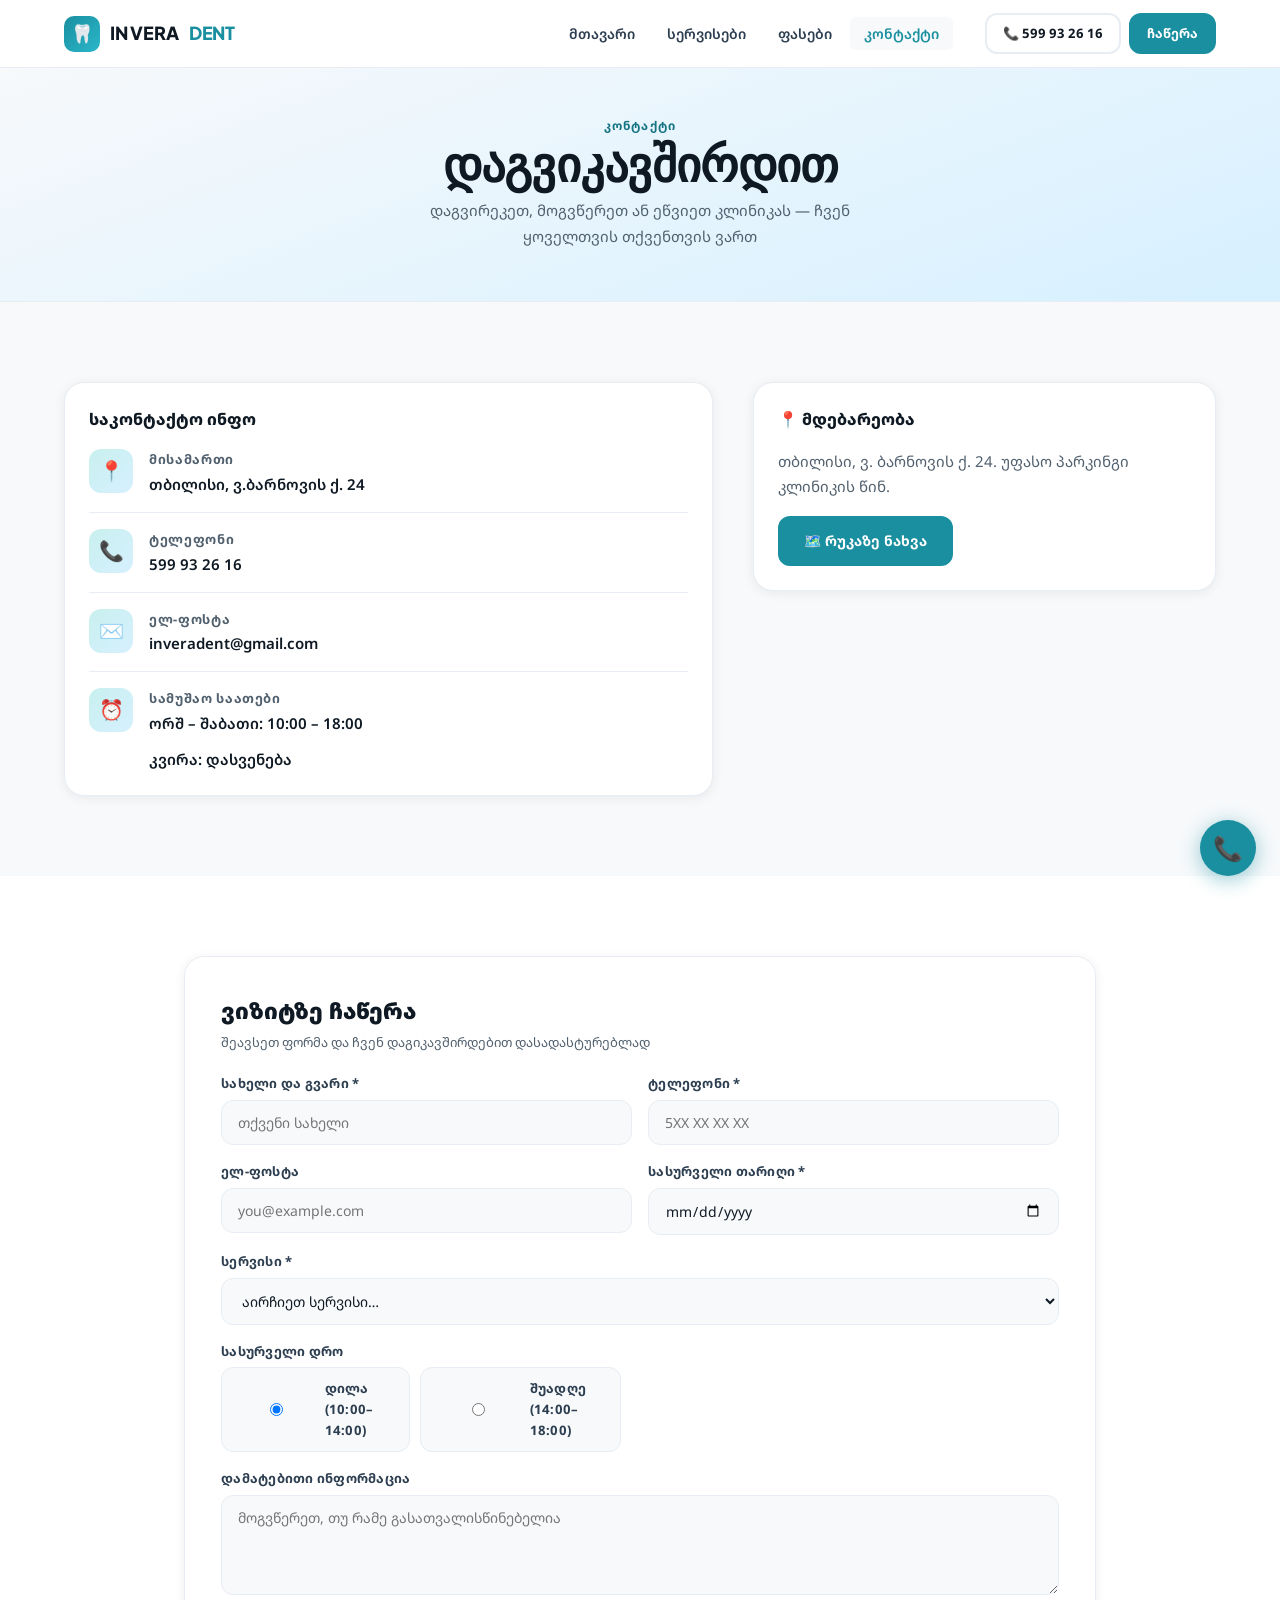
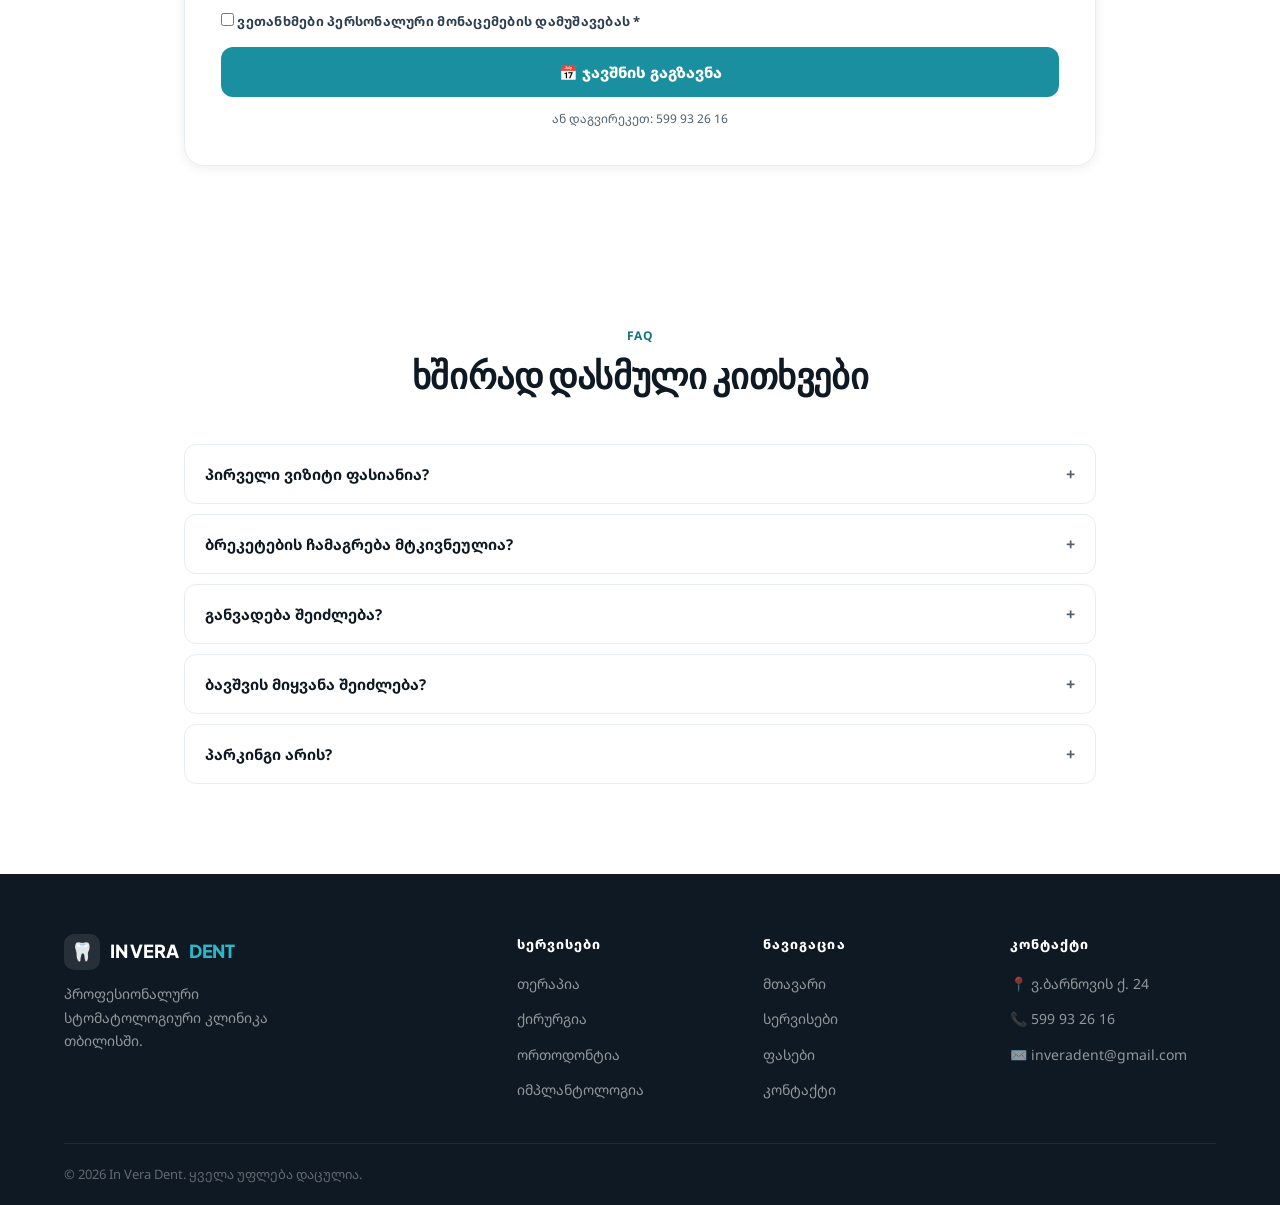
==== contact.html @ 718f6820 "feat: add booking form logic and contact page" ====
<!DOCTYPE html>
<html lang="ka">
<head>
  <meta charset="UTF-8">
  <meta name="viewport" content="width=device-width, initial-scale=1.0">
  <meta name="description" content="In Vera Dent — ჩაწერა და კონტაქტი">
  <title>კონტაქტი | In Vera Dent</title>
  <link rel="preconnect" href="https://fonts.googleapis.com">
  <link rel="preconnect" href="https://fonts.gstatic.com" crossorigin>
  <link rel="stylesheet" href="https://fonts.googleapis.com/css2?family=Noto+Sans+Georgian:wght@400;500;600;700;800;900&family=Plus+Jakarta+Sans:wght@700;800;900&display=swap">
  <link rel="stylesheet" href="css/main.css">
</head>
<body>
<a class="skip-link" href="#main">მთავარ შინაარსზე გადასვლა</a>

<header>
  <nav class="navbar" aria-label="მთავარი ნავიგაცია">
    <div class="navbar__inner">
      <a href="index.html" class="logo">
        <div class="logo__mark">🦷</div>
        IN VERA <span>DENT</span>
      </a>

      <ul class="nav-links">
        <li class="nav-links__item"><a href="index.html" class="nav-links__link">მთავარი</a></li>
        <li class="nav-links__item"><a href="services.html" class="nav-links__link">სერვისები</a></li>
        <li class="nav-links__item"><a href="prices.html" class="nav-links__link">ფასები</a></li>
        <li class="nav-links__item"><a href="contact.html" class="nav-links__link nav-links__link--active">კონტაქტი</a></li>
      </ul>

      <div class="nav-cta">
        <a href="tel:599932616" class="btn btn--ghost btn--sm">📞 599 93 26 16</a>
        <a href="contact.html#book" class="btn btn--primary btn--sm">ჩაწერა</a>
      </div>

      <button class="nav-hamburger" aria-label="მენიუ" aria-expanded="false">
        <span></span><span></span><span></span>
      </button>
    </div>
  </nav>

  <div class="nav-drawer" role="dialog" aria-label="მობილური მენიუ">
    <a href="index.html"><span class="nav-drawer__icon">🏠</span> მთავარი</a>
    <a href="services.html"><span class="nav-drawer__icon">🦷</span> სერვისები</a>
    <a href="prices.html"><span class="nav-drawer__icon">💰</span> ფასები</a>
    <a href="contact.html"><span class="nav-drawer__icon">📬</span> კონტაქტი</a>
    <div class="nav-drawer__footer">
      <a href="tel:599932616" class="btn btn--secondary btn--full">📞 599 93 26 16</a>
      <a href="contact.html#book" class="btn btn--primary btn--full">ჩაწერა ახლავე</a>
    </div>
  </div>
</header>

<main id="main">

  <!-- Page Hero -->
  <section class="page-hero">
    <div class="container">
      <p class="label text-teal anim-fade-up">კონტაქტი</p>
      <h1 class="display-lg anim-fade-up delay-1">დაგვიკავშირდით</h1>
      <p class="body-md text-soft anim-fade-up delay-2 page-subtitle">
        დაგვირეკეთ, მოგვწერეთ ან ეწვიეთ კლინიკას — ჩვენ ყოველთვის თქვენთვის ვართ
      </p>
    </div>
  </section>

  <!-- Contact Info -->
  <section class="section section--alt">
    <div class="container">
      <div class="contact-grid">

        <!-- Contact details -->
        <div class="contact-info__card reveal">
            <h3>საკონტაქტო ინფო</h3>
            <div class="contact-info__list">
              <div class="contact-info__item">
                <div class="contact-info__icon">📍</div>
                <div class="contact-info__text">
                  <strong>მისამართი</strong>
                  <span>თბილისი, ვ.ბარნოვის ქ. 24</span>
                </div>
              </div>
              <div class="contact-info__item">
                <div class="contact-info__icon">📞</div>
                <div class="contact-info__text">
                  <strong>ტელეფონი</strong>
                  <a href="tel:599932616">599 93 26 16</a>
                </div>
              </div>
              <div class="contact-info__item">
                <div class="contact-info__icon">✉️</div>
                <div class="contact-info__text">
                  <strong>ელ-ფოსტა</strong>
                  <a href="mailto:inveradent@gmail.com">inveradent@gmail.com</a>
                </div>
              </div>
              <div class="contact-info__item">
                <div class="contact-info__icon">⏰</div>
                <div class="contact-info__text">
                  <strong>სამუშაო საათები</strong>
                  <span>ორშ – შაბათი: 10:00 – 18:00</span>
                  <span class="hours-note">კვირა: დასვენება</span>
                </div>
              </div>
            </div>
          </div>

        <div class="contact-info__card reveal">
            <h3>📍 მდებარეობა</h3>
            <p class="body-md text-soft">თბილისი, ვ. ბარნოვის ქ. 24. უფასო პარკინგი კლინიკის წინ.</p>
            <a href="https://www.google.com/maps/search/?api=1&query=41.7025,44.788"
               target="_blank" rel="noopener" class="btn btn--primary mt-16">🗺️ რუკაზე ნახვა</a>
          </div>

      </div>
    </div>
  </section>

  <!-- Booking Form -->
  <section class="section" id="book" aria-labelledby="book-title">
    <div class="container container--medium">
      <div class="contact-form-card reveal">
        <div class="form-header">
          <h2 id="book-title">ვიზიტზე ჩაწერა</h2>
          <p class="form-header__msg">შეავსეთ ფორმა და ჩვენ დაგიკავშირდებით დასადასტურებლად</p>
        </div>

        <form id="bookingForm" novalidate>
          <div id="bookingBanner" class="form-banner" role="alert" aria-live="assertive" hidden></div>

          <div class="form-row form-row--2">
            <div class="form-group">
              <label for="bookName">სახელი და გვარი *</label>
              <input type="text" id="bookName" name="name" class="form-input"
                     placeholder="თქვენი სახელი" required minlength="2" autocomplete="name">
            </div>
            <div class="form-group">
              <label for="bookPhone">ტელეფონი *</label>
              <input type="tel" id="bookPhone" name="phone" class="form-input"
                     placeholder="5XX XX XX XX" required pattern="[0-9 +]{9,}"
                     title="შეიყვანეთ მინიმუმ 9 ციფრი" autocomplete="tel">
            </div>
          </div>

          <div class="form-row form-row--2">
            <div class="form-group">
              <label for="bookEmail">ელ-ფოსტა</label>
              <input type="email" id="bookEmail" name="email" class="form-input"
                     placeholder="you@example.com" autocomplete="email">
            </div>
            <div class="form-group">
              <label for="bookDate">სასურველი თარიღი *</label>
              <input type="date" id="bookDate" name="date" class="form-input" required>
            </div>
          </div>

          <div class="form-group">
            <label for="bookService">სერვისი *</label>
            <select id="bookService" name="service" class="form-input" required>
              <option value="">აირჩიეთ სერვისი…</option>
            </select>
          </div>

          <div class="form-group">
            <label>სასურველი დრო</label>
            <div class="radio-row">
              <label class="radio-pill">
                <input type="radio" name="bookTime" value="morning" checked> დილა (10:00–14:00)
              </label>
              <label class="radio-pill">
                <input type="radio" name="bookTime" value="afternoon"> შუადღე (14:00–18:00)
              </label>
            </div>
          </div>

          <div class="form-group">
            <label for="bookNotes">დამატებითი ინფორმაცია</label>
            <textarea id="bookNotes" name="notes" class="form-input form-input--textarea"
                      placeholder="მოგვწერეთ, თუ რამე გასათვალისწინებელია"></textarea>
          </div>

          <div class="form-group">
            <label class="checkbox-row">
              <input type="checkbox" id="bookConsent" name="consent" required>
              <span>ვეთანხმები პერსონალური მონაცემების დამუშავებას *</span>
            </label>
          </div>

          <button type="submit" class="form__submit">📅 ჯავშნის გაგზავნა</button>
          <p class="form-note" id="bookingCount" hidden></p>
          <p class="form-note">ან დაგვირეკეთ: <a href="tel:599932616">599 93 26 16</a></p>
        </form>
      </div>
    </div>
  </section>

  <!-- FAQ -->
  <section class="section" aria-labelledby="faq-title">
    <div class="container container--medium">
      <div class="section-header section-header--centered reveal">
        <p class="label text-teal">FAQ</p>
        <h2 class="display-md mt-8" id="faq-title">ხშირად დასმული კითხვები</h2>
      </div>

      <div class="faq-list" id="faqList">

        <div class="faq-item reveal">
          <button class="faq-item__q" aria-expanded="false">
            პირველი ვიზიტი ფასიანია?
            <span class="faq-item__arrow" aria-hidden="true">+</span>
          </button>
          <div class="faq-item__a">
            <p>არა! პირველი კონსულტაცია კლინიკაში სრულიად უფასოა.
            ექიმი შეაფასებს თქვენს მდგომარეობას და შემოგთავაზებთ სამკურნალო გეგმას.</p>
          </div>
        </div>

        <div class="faq-item reveal">
          <button class="faq-item__q" aria-expanded="false">
            ბრეკეტების ჩამაგრება მტკივნეულია?
            <span class="faq-item__arrow" aria-hidden="true">+</span>
          </button>
          <div class="faq-item__a">
            <p>ჩამაგრება უტკივარია. პირველ რამდენიმე დღეში შეიძლება მსუბუქი დისკომფორტი
            იყოს, მაგრამ ის სწრაფად გადის. ჩვენ გეძლევათ სრული ინსტრუქცია მოვლის შესახებ.</p>
          </div>
        </div>

        <div class="faq-item reveal">
          <button class="faq-item__q" aria-expanded="false">
            განვადება შეიძლება?
            <span class="faq-item__arrow" aria-hidden="true">+</span>
          </button>
          <div class="faq-item__a">
            <p>კი! ვთავაზობთ 0%-იან განვადებას TBC Bank-ის პარტნიორობით.
            ყველა სახის მომსახურებაზე 3-დან 24 თვემდე.</p>
          </div>
        </div>

        <div class="faq-item reveal">
          <button class="faq-item__q" aria-expanded="false">
            ბავშვის მიყვანა შეიძლება?
            <span class="faq-item__arrow" aria-hidden="true">+</span>
          </button>
          <div class="faq-item__a">
            <p>აუცილებლად! ჩვენ ვემსახურებით 5 წლიდან ზემოთ ასაკის პაციენტებს.
            კლინიკა ბავშვისთვის ადაპტირებულია და ექიმები გამოცდილები არიან.</p>
          </div>
        </div>

        <div class="faq-item reveal">
          <button class="faq-item__q" aria-expanded="false">
            პარკინგი არის?
            <span class="faq-item__arrow" aria-hidden="true">+</span>
          </button>
          <div class="faq-item__a">
            <p>კი, კლინიკის წინ გვაქვს უფასო პარკინგი. კლინიკის ადმინისტრაციას შეგიძლიათ
            მიმართოთ პარკინგის ადგილის დასაჯავშნად.</p>
          </div>
        </div>

      </div>    </div>
  </section>

</main>

<footer class="footer">
  <div class="container">
    <div class="footer__grid">
      <div class="footer__brand">
        <a href="index.html" class="logo">
          <div class="logo__mark">🦷</div>
          IN VERA <span>DENT</span>
        </a>
        <p class="mt-12">პროფესიონალური სტომატოლოგიური კლინიკა თბილისში.</p>
      </div>
      <div class="footer__col">
        <h4>სერვისები</h4>
        <ul>
          <li><a href="services.html#therapy">თერაპია</a></li>
          <li><a href="services.html#surgery">ქირურგია</a></li>
          <li><a href="services.html#orthodontics">ორთოდონტია</a></li>
          <li><a href="services.html#implant">იმპლანტოლოგია</a></li>
        </ul>
      </div>
      <div class="footer__col">
        <h4>ნავიგაცია</h4>
        <ul>
          <li><a href="index.html">მთავარი</a></li>
          <li><a href="services.html">სერვისები</a></li>
          <li><a href="prices.html">ფასები</a></li>
          <li><a href="contact.html">კონტაქტი</a></li>
        </ul>
      </div>
      <div class="footer__col">
        <h4>კონტაქტი</h4>
        <ul>
          <li><a href="https://www.google.com/maps/search/?api=1&query=41.7025,44.788" target="_blank" rel="noopener">📍 ვ.ბარნოვის ქ. 24</a></li>
          <li><a href="tel:599932616">📞 599 93 26 16</a></li>
          <li><a href="mailto:inveradent@gmail.com">✉️ inveradent@gmail.com</a></li>
        </ul>
      </div>
    </div>
    <div class="footer__bottom">
      <p>© 2026 In Vera Dent. ყველა უფლება დაცულია.</p>
    </div>
  </div>
</footer>

<a href="tel:599932616" class="fab-phone" aria-label="დარეკვა">📞</a>

<script type="module" src="js/main.js"></script>
</body>
</html>
---- css/main.css ----
/* ============================================================
   IN VERA DENT — main.css
   Mobile-first: base styles target small screens, then
   min-width breakpoints progressively enhance to tablet/desktop.
   Breakpoints:  ≥480px small  ·  ≥768px tablet  ·  ≥1024px desktop
   ============================================================ */

/* Google Fonts are loaded via <link> in each page's <head> (faster than @import). */

/* ── CSS Custom Properties ────────────────────────────────── */
:root {
  /* Colors */
  --teal:        #2AB7CA;
  --teal-dark:   #1A8FA0;
  --mint:        #C8F0EE;
  --sky:         #D6F0FF;
  --coral:       #FF6B6B;
  --coral-light: #FFF0F0;
  --green-bg:    #D1FAE5;
  --green-text:  #065F46;
  --dark:        #0F1923;
  --text:        #2C3E50;
  --text-body:   #2C3E50;
  --text-soft:   #51606E;
  --teal-text:   #157484;
  --white:       #FFFFFF;
  --gray-50:     #F7F9FB;
  --gray-100:    #E8EDF3;
  --gray-200:    #D2DBE6;

  /* Typography */
  --font-body:    'Noto Sans Georgian', sans-serif;
  --font-display: 'Plus Jakarta Sans', sans-serif;

  /* Spacing / radii */
  --radius-sm:   6px;
  --radius-md:   12px;
  --radius-lg:   20px;
  --radius-xl:   32px;

  /* Shadows */
  --shadow-sm:   0 2px 12px rgba(15,25,35,.07);
  --shadow-md:   0 8px 32px rgba(15,25,35,.12);
  --shadow-lg:   0 20px 60px rgba(15,25,35,.16);

  /* Transitions */
  --transition:  .2s ease;

  /* Layout */
  --navbar-h:    60px;
  --container-w: 1200px;
}

/* ── Reset ────────────────────────────────────────────────── */
*, *::before, *::after { box-sizing: border-box; margin: 0; padding: 0; }

html {
  scroll-behavior: smooth;
  -webkit-text-size-adjust: 100%;
}

body {
  font-family: var(--font-body);
  color: var(--text);
  background: #fff;
  line-height: 1.6;
  overflow-x: hidden;
}

img { display: block; max-width: 100%; }
a { color: inherit; text-decoration: none; }
ul { list-style: none; }
button { background: none; border: none; cursor: pointer; font-family: inherit; }

/* Screen-reader-only (visually hidden but accessible) */
.sr-only {
  position: absolute;
  width: 1px; height: 1px;
  padding: 0; margin: -1px;
  overflow: hidden;
  clip: rect(0, 0, 0, 0);
  white-space: nowrap;
  border: 0;
}

/* Skip-to-content link — hidden until focused by keyboard */
.skip-link {
  position: absolute;
  left: 12px; top: -48px;
  z-index: 300;
  background: var(--teal-dark);
  color: #fff;
  padding: 10px 16px;
  border-radius: var(--radius-md);
  font-size: 14px; font-weight: 700;
  transition: top .2s ease;
}
.skip-link:focus { top: 12px; outline: 3px solid var(--mint); }

/* ── Typography Scale (fluid via clamp — mobile-first) ─────── */
.display-xl {
  font-family: var(--font-display);
  font-size: clamp(32px, 5.5vw, 62px);
  font-weight: 900;
  line-height: 1.1;
  letter-spacing: -.02em;
  color: var(--dark);
}
.display-lg {
  font-family: var(--font-display);
  font-size: clamp(28px, 4vw, 48px);
  font-weight: 900;
  line-height: 1.15;
  letter-spacing: -.015em;
  color: var(--dark);
}
.display-md {
  font-family: var(--font-display);
  font-size: clamp(22px, 3vw, 36px);
  font-weight: 900;
  line-height: 1.2;
  letter-spacing: -.01em;
  color: var(--dark);
}
.body-lg  { font-size: 17px; line-height: 1.7; }
.body-md  { font-size: 15px; line-height: 1.7; }
.label {
  font-size: 12px;
  font-weight: 700;
  text-transform: uppercase;
  letter-spacing: .1em;
}

/* Color helpers */
.text-teal   { color: var(--teal-text); }
.text-soft   { color: var(--text-soft); }
.text-center { text-align: center; }

/* Spacing helpers */
.mt-8  { margin-top:  8px; }
.mt-12 { margin-top: 12px; }
.mt-16 { margin-top: 16px; }
.mt-32 { margin-top: 32px; }

/* Section variants */
.section--alt { background: var(--gray-50); }

/* Container width variants */
.container--medium { max-width: 960px !important; }

/* Intro / subtitle text */
.intro-text    { max-width: 480px; margin: 8px auto 0; }
.page-subtitle { max-width: 460px; margin: 8px auto 0; }

/* Hours note */
.hours-note { font-size: 12px; color: var(--text-soft); margin-top: 12px; }

/* Button spacing helper */
.btn--ml { margin-left: 8px; }

/* Required asterisk */
.required { color: var(--coral); }

/* ── Container ────────────────────────────────────────────── */
.container {
  width: 100%;
  max-width: var(--container-w);
  margin: 0 auto;
  padding: 0 16px;
}

/* ── Sections (mobile-first padding) ──────────────────────── */
.section    { padding: 48px 0; }
.section--sm { padding: 32px 0; }

/* ── Badge ────────────────────────────────────────────────── */
.badge {
  display: inline-flex;
  align-items: center;
  gap: 6px;
  padding: 6px 14px;
  border-radius: 99px;
  font-size: 13px;
  font-weight: 700;
}
.badge--teal { background: var(--mint); color: var(--teal-dark); }
.badge--dot::before {
  content: '';
  display: inline-block;
  width: 7px; height: 7px;
  border-radius: 50%;
  background: var(--teal);
  animation: pulse 2s infinite;
}
@keyframes pulse {
  0%, 100% { opacity: 1; transform: scale(1); }
  50%       { opacity: .6; transform: scale(1.3); }
}

/* ── Buttons ──────────────────────────────────────────────── */
.btn {
  display: inline-flex;
  align-items: center;
  justify-content: center;
  gap: 6px;
  padding: 12px 24px;
  border-radius: var(--radius-md);
  font-size: 14px;
  font-weight: 700;
  font-family: var(--font-body);
  cursor: pointer;
  transition: all .18s ease;
  white-space: nowrap;
  border: 2px solid transparent;
  text-decoration: none;
}
.btn--sm   { padding: 8px 16px; font-size: 13px; }
.btn--full { width: 100%; }

.btn--primary  { background: var(--teal-dark); color: #fff; border-color: var(--teal-dark); }
.btn--primary:hover  { background: var(--teal); border-color: var(--teal); transform: translateY(-2px); box-shadow: 0 6px 20px rgba(42,183,202,.35); }

.btn--secondary  { background: var(--gray-50); color: var(--dark); border-color: var(--gray-100); }
.btn--secondary:hover  { background: var(--gray-100); transform: translateY(-2px); }

.btn--ghost  { background: transparent; color: var(--dark); border-color: var(--gray-100); }
.btn--ghost:hover  { background: var(--gray-50); }

.btn--white  { background: #fff; color: var(--teal-dark); border-color: #fff; }
.btn--white:hover  { background: var(--mint); transform: translateY(-2px); box-shadow: 0 6px 20px rgba(0,0,0,.15); }

.btn--outline-white  { background: transparent; color: #fff; border-color: rgba(255,255,255,.5); }
.btn--outline-white:hover  { background: rgba(255,255,255,.15); border-color: #fff; }

/* ── Navbar (mobile-first: hamburger shown, links hidden) ─── */
.navbar {
  position: sticky;
  top: 0;
  z-index: 100;
  height: var(--navbar-h);
  background: rgba(255,255,255,.92);
  backdrop-filter: blur(16px);
  -webkit-backdrop-filter: blur(16px);
  border-bottom: 1px solid var(--gray-100);
  transition: box-shadow .25s;
}
.navbar--scrolled { box-shadow: var(--shadow-sm); }

.navbar__inner {
  display: flex;
  align-items: center;
  gap: 16px;
  height: 100%;
  max-width: var(--container-w);
  margin: 0 auto;
  padding: 0 16px;
}

.logo {
  display: flex;
  align-items: center;
  gap: 10px;
  font-family: var(--font-display);
  font-size: 18px;
  font-weight: 900;
  color: var(--dark);
  letter-spacing: -.01em;
  flex-shrink: 0;
  text-decoration: none;
}
.logo span { color: var(--teal-dark); }
.logo__mark {
  width: 36px; height: 36px;
  background: linear-gradient(135deg, var(--teal-dark), var(--teal));
  border-radius: 10px;
  display: flex; align-items: center; justify-content: center;
  font-size: 18px;
}

.nav-links { display: none; align-items: center; gap: 4px; margin-left: auto; }
.nav-links__link {
  padding: 7px 14px;
  border-radius: var(--radius-sm);
  font-size: 14px; font-weight: 600;
  color: var(--text);
  transition: background .15s, color .15s;
}
.nav-links__link:hover,
.nav-links__link--active { background: var(--gray-50); color: var(--teal-dark); }

.nav-cta { display: none; align-items: center; gap: 8px; flex-shrink: 0; }

.nav-hamburger {
  display: flex;
  flex-direction: column;
  gap: 5px;
  padding: 8px;
  cursor: pointer;
  margin-left: auto;
}
.nav-hamburger span {
  display: block;
  width: 22px; height: 2px;
  background: var(--dark);
  border-radius: 2px;
  transition: all .25s;
}
.nav-hamburger--open span:nth-child(1) { transform: translateY(7px) rotate(45deg); }
.nav-hamburger--open span:nth-child(2) { opacity: 0; }
.nav-hamburger--open span:nth-child(3) { transform: translateY(-7px) rotate(-45deg); }

/* ── Mobile Drawer ────────────────────────────────────────── */
.nav-drawer {
  position: fixed;
  inset: var(--navbar-h) 0 0 0;
  background: #fff;
  z-index: 99;
  padding: 24px;
  display: flex; flex-direction: column; gap: 4px;
  transform: translateX(100%);
  transition: transform .3s cubic-bezier(.4,0,.2,1);
  overflow-y: auto;
  border-top: 1px solid var(--gray-100);
}
.nav-drawer--open { transform: translateX(0); }
.nav-drawer a {
  display: flex; align-items: center; gap: 12px;
  padding: 14px 16px;
  border-radius: var(--radius-md);
  font-size: 16px; font-weight: 600;
  color: var(--dark);
  transition: background .15s;
}
.nav-drawer a:hover { background: var(--gray-50); color: var(--teal-dark); }
.nav-drawer__icon { font-size: 20px; }
.nav-drawer__footer {
  margin-top: auto;
  padding-top: 24px;
  display: flex; flex-direction: column; gap: 10px;
  border-top: 1px solid var(--gray-100);
}

/* ── Page Hero ────────────────────────────────────────────── */
.page-hero {
  background: linear-gradient(160deg, var(--gray-50) 0%, var(--sky) 100%);
  padding: 40px 16px 44px;
  text-align: center;
  border-bottom: 1px solid var(--gray-100);
}

/* ── Hero (mobile-first: single column, image first) ──────── */
.hero {
  padding: 36px 0 48px;
  background: linear-gradient(160deg, #fff 0%, var(--sky) 100%);
  overflow: hidden;
}
.hero__inner {
  display: grid;
  grid-template-columns: 1fr;
  gap: 32px;
  align-items: center;
}
.hero__badge  { margin-bottom: 20px; }
.hero__title  { margin-bottom: 16px; }
.hero__title em { font-style: normal; color: var(--teal-dark); }
.hero__desc   { color: var(--text-soft); max-width: 460px; }
.hero__actions { display: flex; flex-wrap: wrap; gap: 12px; margin-top: 28px; }
.hero__stats {
  display: flex; flex-wrap: wrap; gap: 20px;
  margin-top: 36px; padding-top: 28px;
  border-top: 1px solid var(--gray-100);
}
.stat { display: flex; flex-direction: column; gap: 2px; }
.stat__num  { font-family: var(--font-display); font-size: 26px; font-weight: 900; color: var(--dark); line-height: 1; }
.stat__label { font-size: 12px; color: var(--text-soft); font-weight: 600; }

.hero__image {
  position: relative;
  order: -1;
  border-radius: var(--radius-xl);
  overflow: hidden;
  aspect-ratio: 5/4;
  box-shadow: var(--shadow-lg);
}
.hero__image img { width: 100%; height: 100%; object-fit: cover; transition: transform .6s ease; }
.hero__image:hover img { transform: scale(1.03); }
.hero__float-card {
  position: absolute;
  bottom: 20px; left: 20px;
  background: rgba(255,255,255,.95);
  backdrop-filter: blur(12px);
  border-radius: var(--radius-md);
  padding: 14px 18px;
  display: flex; align-items: center; gap: 12px;
  box-shadow: var(--shadow-md);
  max-width: 260px;
}
.hero__float-icon { font-size: 28px; flex-shrink: 0; }
.hero__float-card-text { font-size: 13px; color: var(--text-soft); line-height: 1.4; }
.hero__float-card-text strong { display: block; font-size: 14px; font-weight: 800; color: var(--dark); margin-bottom: 2px; }

/* ── Animation classes ────────────────────────────────────── */
.anim-fade-up  { opacity: 0; transform: translateY(24px); animation: fadeUp .6s ease forwards; }
.anim-fade-in  { opacity: 0; animation: fadeIn .7s ease forwards; }
@keyframes fadeUp { to { opacity: 1; transform: translateY(0); } }
@keyframes fadeIn { to { opacity: 1; } }
.delay-1 { animation-delay: .1s; }
.delay-2 { animation-delay: .2s; }
.delay-3 { animation-delay: .35s; }
.delay-4 { animation-delay: .5s; }

.reveal { transition: opacity .65s ease, transform .65s ease; }
/* hide only when JS is available to reveal it again */
.js .reveal { opacity: 0; transform: translateY(32px); }
.js .reveal--left  { transform: translateX(-40px); }
.js .reveal--right { transform: translateX(40px); }
.js .reveal--visible { opacity: 1; transform: none; }
/* fallback: if module scripts never run (e.g. opened via file://), show all */
.no-reveal .reveal { opacity: 1 !important; transform: none !important; }

/* ── Features Strip (mobile-first: 2 columns) ─────────────── */
.features-strip { padding: 24px 0; background: #fff; border-top: 1px solid var(--gray-100); border-bottom: 1px solid var(--gray-100); }
.features-strip__grid { display: grid; grid-template-columns: repeat(2, 1fr); gap: 12px; }
.feature-chip {
  display: flex; align-items: center; gap: 14px;
  padding: 12px 14px;
  background: var(--gray-50);
  border-radius: var(--radius-md);
  border: 1px solid var(--gray-100);
  transition: box-shadow .2s, transform .2s;
}
.feature-chip:hover { transform: translateY(-2px); box-shadow: var(--shadow-sm); }
.feature-chip__icon { font-size: 22px; flex-shrink: 0; }
.feature-chip__text { font-size: 13px; font-weight: 700; color: var(--dark); line-height: 1.3; }
.feature-chip__text span { display: block; font-size: 12px; font-weight: 500; color: var(--text-soft); margin-top: 2px; }

/* ── About Section (mobile-first: single column) ──────────── */
.about__inner { display: grid; grid-template-columns: 1fr; gap: 32px; align-items: center; }
.about__img-wrap {
  position: relative;
  border-radius: var(--radius-xl);
  overflow: hidden;
  aspect-ratio: 4/3;
  box-shadow: var(--shadow-lg);
}
.about__img-wrap img { width: 100%; height: 100%; object-fit: cover; transition: transform .5s ease; }
.about__img-wrap:hover img { transform: scale(1.04); }

.feature-list { display: flex; flex-direction: column; gap: 20px; margin-top: 28px; }
.feature-row { display: flex; align-items: flex-start; gap: 16px; }
.feature-row__icon { width: 44px; height: 44px; background: var(--mint); border-radius: var(--radius-md); display: flex; align-items: center; justify-content: center; font-size: 20px; flex-shrink: 0; }
.feature-row h4 { font-size: 15px; font-weight: 800; color: var(--dark); margin-bottom: 4px; }
.feature-row p  { font-size: 13px; color: var(--text-soft); line-height: 1.6; }

/* ── Section Header ───────────────────────────────────────── */
.section-header { margin-bottom: 40px; }
.section-header--centered { text-align: center; }
.section-header__icon {
  width: 52px; height: 52px;
  background: linear-gradient(135deg, var(--mint), var(--sky));
  border-radius: var(--radius-md);
  display: flex; align-items: center; justify-content: center;
  font-size: 26px; margin-bottom: 12px;
}
.section-header--centered .section-header__icon { margin-left: auto; margin-right: auto; }

/* ── Services Grid (mobile-first: single column) ──────────── */
.services-grid { display: grid; grid-template-columns: 1fr; gap: 24px; }
.service-card {
  background: #fff; border-radius: var(--radius-lg);
  overflow: hidden; border: 1px solid var(--gray-100);
  box-shadow: var(--shadow-sm); transition: transform .25s, box-shadow .25s;
}
.service-card:hover { transform: translateY(-6px); box-shadow: var(--shadow-md); }
.service-card__img { position: relative; aspect-ratio: 3/2; overflow: hidden; }
.service-card__img img { width: 100%; height: 100%; object-fit: cover; transition: transform .5s ease; }
.service-card:hover .service-card__img img { transform: scale(1.06); }
.service-card__img-overlay { position: absolute; inset: 0; background: linear-gradient(to top, rgba(15,25,35,.35) 0%, transparent 60%); }
.service-card__body { padding: 24px; }
.service-card__icon { font-size: 28px; margin-bottom: 12px; }
.service-card__body h3 { font-size: 17px; font-weight: 800; color: var(--dark); margin-bottom: 8px; }
.service-card__body p  { font-size: 13px; color: var(--text-soft); line-height: 1.65; }
.service-card__footer { display: flex; align-items: center; justify-content: space-between; margin-top: 20px; padding-top: 16px; border-top: 1px solid var(--gray-100); }
.service-card__price-tag { font-size: 16px; font-weight: 900; color: var(--teal-dark); font-family: var(--font-display); line-height: 1.2; }
.service-card__price-tag span { display: block; font-size: 11px; font-weight: 500; color: var(--text-soft); font-family: var(--font-body); }

/* ── CTA Banner ───────────────────────────────────────────── */
.cta-banner {
  background: linear-gradient(135deg, var(--teal-dark) 0%, var(--teal) 100%);
  border-radius: var(--radius-xl); padding: 36px 24px;
  text-align: center; color: #fff;
}
.cta-banner h2   { font-family: var(--font-display); font-size: clamp(22px, 3.5vw, 36px); font-weight: 900; margin-bottom: 12px; }
.cta-banner p    { font-size: 16px; color: rgba(255,255,255,.85); margin-bottom: 32px; }
.cta-banner__actions { display: flex; flex-direction: column; align-items: center; gap: 12px; }

/* ── Trust strip ──────────────────────────────────────────── */
.trust-bar {
  display: flex; flex-wrap: wrap;
  justify-content: center; gap: 16px 32px;
  padding: 20px 0;
}
.trust-bar__item { display: flex; align-items: center; gap: 10px; }
.trust-bar__icon { font-size: 26px; flex-shrink: 0; }
.trust-bar__text { font-size: 13px; color: var(--text-soft); line-height: 1.3; }
.trust-bar__text strong { display: block; font-size: 15px; font-weight: 800; color: var(--dark); }

/* ── Footer (mobile-first: single column) ─────────────────── */
.footer { background: var(--dark); color: rgba(255,255,255,.75); padding: 48px 0 0; }
.footer__grid { display: grid; grid-template-columns: 1fr; gap: 32px; padding-bottom: 40px; }
.footer__brand .logo { color: #fff; }
.footer__brand .logo span { color: var(--teal); }
.footer__brand .logo__mark { background: rgba(255,255,255,.1); }
.footer__brand p { font-size: 14px; line-height: 1.7; color: rgba(255,255,255,.55); margin-top: 12px; max-width: 260px; }
.footer__col h4 { font-size: 13px; font-weight: 800; color: #fff; text-transform: uppercase; letter-spacing: .08em; margin-bottom: 16px; }
.footer__col ul { display: flex; flex-direction: column; gap: 10px; }
.footer__col ul li a { font-size: 14px; color: rgba(255,255,255,.55); transition: color .15s; }
.footer__col ul li a:hover { color: var(--teal); }
.footer__bottom { border-top: 1px solid rgba(255,255,255,.08); padding: 20px 0; display: flex; flex-direction: column; gap: 8px; text-align: center; align-items: center; font-size: 13px; color: rgba(255,255,255,.35); }

/* ── FAB Phone ────────────────────────────────────────────── */
.fab-phone {
  position: fixed; bottom: 24px; right: 24px;
  width: 56px; height: 56px;
  background: var(--teal-dark); color: #fff;
  border-radius: 50%; display: flex; align-items: center; justify-content: center;
  font-size: 24px; box-shadow: 0 4px 20px rgba(26,143,160,.45);
  z-index: 200; transition: transform .2s, box-shadow .2s;
  text-decoration: none; animation: fabIn .5s .8s both;
}
.fab-phone:hover { transform: scale(1.12); box-shadow: 0 8px 28px rgba(26,143,160,.55); }
@keyframes fabIn { from { opacity: 0; transform: scale(0); } to { opacity: 1; transform: scale(1); } }

/* ============================================================
   CONTACT PAGE
   ============================================================ */
.contact-grid { display: grid; grid-template-columns: 1fr; gap: 32px; align-items: start; }
.contact-info__card { background: white; border: 1px solid var(--gray-100); border-radius: var(--radius-lg); padding: 24px; box-shadow: var(--shadow-sm); }
.contact-info__card h3 { font-size: 16px; font-weight: 800; color: var(--dark); margin-bottom: 16px; }
.contact-info__list { list-style: none; margin: 0; padding: 0; }
.contact-info__item { display: flex; align-items: flex-start; gap: 16px; padding: 16px 0; border-bottom: 1px solid var(--gray-100); }
.contact-info__item:last-child  { border-bottom: none; padding-bottom: 0; }
.contact-info__item:first-child { padding-top: 0; }
.contact-info__icon { width: 44px; height: 44px; background: linear-gradient(135deg, var(--mint), var(--sky)); border-radius: var(--radius-md); display: flex; align-items: center; justify-content: center; font-size: 20px; flex-shrink: 0; }
.contact-info__text { flex: 1; }
.contact-info__text strong { display: block; font-size: 13px; font-weight: 700; color: var(--text-soft); text-transform: uppercase; letter-spacing: .05em; margin-bottom: 2px; }
.contact-info__text a, .contact-info__text span { display: block; font-size: 15px; font-weight: 600; color: var(--dark); text-decoration: none; }
.contact-info__text a:hover { color: var(--teal-dark); }

.contact-form-card { background: white; border: 1px solid var(--gray-100); border-radius: var(--radius-lg); padding: 24px; box-shadow: var(--shadow-sm); }
.contact-form-card h2 { font-size: 22px; font-weight: 900; color: var(--dark); margin-bottom: 6px; }
.contact-form-card > p { font-size: 14px; color: var(--text-soft); margin-bottom: 28px; }

/* Form header (title + session counter) */
.form-header { margin-bottom: 20px; }
.form-header h2 { font-size: 22px; font-weight: 900; color: var(--dark); margin-bottom: 4px; }
.form-header__msg { font-size: 13px; color: var(--text-soft); }

/* Form layout (mobile-first: single-column rows) */
.form-row   { display: grid; grid-template-columns: 1fr; gap: 16px; }
@media (min-width: 560px) { .form-row--2 { grid-template-columns: 1fr 1fr; } }
.form-group { display: flex; flex-direction: column; gap: 6px; margin-bottom: 16px; }
.form-group label { font-size: 13px; font-weight: 700; color: var(--text); letter-spacing: .02em; }
.form-input,
.form-group input,
.form-group select,
.form-group textarea {
  padding: 12px 16px;
  border: 1.5px solid var(--gray-100);
  border-radius: var(--radius-md);
  font-size: 14px; color: var(--dark);
  font-family: var(--font-body);
  background: var(--gray-50);
  transition: border-color .15s, background .15s;
  width: 100%; box-sizing: border-box;
}
.form-input:focus,
.form-group input:focus,
.form-group select:focus,
.form-group textarea:focus { outline: none; border-color: var(--teal); background: white; }
.form-input--textarea,
.form-group textarea { resize: vertical; min-height: 100px; }

/* Real-time validation states */
.form-input--invalid { border-color: var(--coral) !important; }
.field-error         { font-size: 12px; color: var(--coral); margin-top: 2px; }

/* Form banner (success / error) */
.form-banner { padding: 12px 16px; border-radius: var(--radius-md); font-size: 14px; font-weight: 600; margin-bottom: 16px; }
.form-banner--error   { background: var(--coral-light); color: var(--coral); border: 1px solid rgba(255,107,107,.3); }
.form-banner--success { background: var(--green-bg); color: var(--green-text); border: 1px solid rgba(6,95,70,.2); }

.form__submit { width: 100%; padding: 15px; font-size: 15px; font-weight: 800; background: var(--teal-dark); color: white; border: none; border-radius: var(--radius-md); cursor: pointer; transition: background .15s, transform .1s; font-family: var(--font-body); }
.form__submit:hover  { background: var(--teal); transform: translateY(-1px); }
.form__submit:active { transform: translateY(0); }
.form-note { font-size: 12px; color: var(--text-soft); text-align: center; margin-top: 12px; }

/* Radio + checkbox rows (booking form) */
.radio-row { display: flex; flex-wrap: wrap; gap: 10px; }
.radio-pill {
  display: inline-flex; align-items: center; gap: 8px;
  padding: 10px 14px; border: 1.5px solid var(--gray-100);
  border-radius: var(--radius-md); font-size: 14px; cursor: pointer;
  background: var(--gray-50); transition: border-color .15s, background .15s;
}
.radio-pill:hover { border-color: var(--teal); }
.checkbox-row { flex-direction: row; align-items: center; gap: 10px; font-size: 14px; cursor: pointer; }
.checkbox-row input { width: auto; }

[hidden] { display: none !important; }

.faq-item { background: white; border: 1px solid var(--gray-100); border-radius: var(--radius-md); margin-bottom: 10px; overflow: hidden; }
.faq-item__q { width: 100%; text-align: left; padding: 18px 20px; font-size: 15px; font-weight: 700; color: var(--dark); cursor: pointer; display: flex; justify-content: space-between; align-items: center; gap: 12px; user-select: none; transition: background .15s; }
.faq-item__q:hover { background: var(--gray-50); }
.faq-item__arrow { font-size: 16px; color: var(--text-soft); transition: transform .25s; flex-shrink: 0; }
.faq-item--open .faq-item__arrow { transform: rotate(45deg); }
.faq-item__a { max-height: 0; overflow: hidden; transition: max-height .3s ease, padding .3s; font-size: 14px; color: var(--text-soft); line-height: 1.7; padding: 0 20px; }
.faq-item--open .faq-item__a { max-height: 320px; padding: 0 20px 18px; }

/* ============================================================
   DASHBOARD PAGE
   ============================================================ */
.dashboard { padding-bottom: 64px; min-height: 70vh; background: var(--gray-50); }

.dashboard__title-bar {
  background: linear-gradient(135deg, var(--mint) 0%, var(--sky) 100%);
  border-bottom: 1px solid var(--gray-100);
  padding: 32px 0;
  margin-bottom: 28px;
}
.dashboard__title-inner { display: flex; flex-direction: column; gap: 16px; align-items: flex-start; }
.dashboard__badge {
  display: inline-block;
  background: rgba(255,255,255,.7);
  color: var(--teal-dark);
  font-size: 12px; font-weight: 700;
  padding: 5px 12px; border-radius: 99px;
  margin-bottom: 10px;
}
.dashboard__actions { display: flex; gap: 10px; align-items: center; flex-wrap: wrap; }
.dashboard__heading { font-size: clamp(24px, 3vw, 34px); font-weight: 900; color: var(--dark); }
.dashboard__subheading { font-size: 14px; color: var(--teal-text); margin-top: 6px; }

/* Stats row (mobile-first: 2 columns) */
.stats-row { display: grid; grid-template-columns: repeat(2, 1fr); gap: 14px; margin-bottom: 28px; }
.stat-card {
  display: flex; align-items: center; gap: 14px;
  background: white; border: 1px solid var(--gray-100);
  border-radius: var(--radius-lg); padding: 18px;
  box-shadow: var(--shadow-sm);
  transition: transform .2s, box-shadow .2s;
}
.stat-card:hover { transform: translateY(-3px); box-shadow: var(--shadow-md); }
.stat-card__icon {
  width: 46px; height: 46px; flex-shrink: 0;
  background: linear-gradient(135deg, var(--mint), var(--sky));
  border-radius: var(--radius-md);
  display: flex; align-items: center; justify-content: center;
  font-size: 22px;
}
.stat-card__num { font-family: var(--font-display); font-size: 26px; font-weight: 900; color: var(--dark); line-height: 1; }
.stat-card__label { font-size: 12px; color: var(--text-soft); font-weight: 600; margin-top: 4px; }

/* Per-stat colour accents */
.stat-card--total    { border-top: 3px solid var(--teal); }
.stat-card--filtered { border-top: 3px solid #7DD3FC; }
.stat-card--confirmed{ border-top: 3px solid #34D399; }
.stat-card--pending  { border-top: 3px solid #FBBF24; }
.stat-card--confirmed .stat-card__icon { background: linear-gradient(135deg, #A7F3D0, #6EE7B7); }
.stat-card--pending   .stat-card__icon { background: linear-gradient(135deg, #FDE68A, #FCD34D); }
.stat-card--confirmed .stat-card__num { color: var(--green-text); }
.stat-card--pending   .stat-card__num { color: #B45309; }

/* Controls (mobile-first: stacked) */
.dashboard-controls { display: flex; flex-direction: column; gap: 12px; margin-bottom: 24px; }

.search-wrap { position: relative; width: 100%; }
.search-wrap__icon { position: absolute; left: 14px; top: 50%; transform: translateY(-50%); font-size: 14px; pointer-events: none; opacity: .7; }
.search-wrap__input {
  padding: 10px 16px 10px 38px;
  border: 1.5px solid var(--gray-100);
  border-radius: var(--radius-md);
  font-size: 14px; font-family: var(--font-body);
  background: var(--gray-50);
  transition: border-color .15s, background .15s;
  width: 100%;
}
.search-wrap__input:focus { outline: none; border-color: var(--teal); background: white; }

.filter-select {
  padding: 10px 16px;
  border: 1.5px solid var(--gray-100);
  border-radius: var(--radius-md);
  font-size: 14px; font-family: var(--font-body);
  background: var(--gray-50); color: var(--dark);
  cursor: pointer; width: 100%;
  transition: border-color .15s;
}
.filter-select:focus { outline: none; border-color: var(--teal); }

/* Loading spinner */
.loading-spinner { text-align: center; padding: 60px; color: var(--text-soft); }
.spinner { width: 40px; height: 40px; border: 3px solid var(--gray-100); border-top-color: var(--teal); border-radius: 50%; animation: spin 1s linear infinite; margin: 0 auto 16px; }
@keyframes spin { to { transform: rotate(360deg); } }

/* Error banner */
.error-banner { background: var(--coral-light); color: var(--coral); padding: 20px; border-radius: var(--radius-md); text-align: center; margin-bottom: 24px; font-weight: 600; font-size: 14px; border: 1px solid rgba(255,107,107,.3); }

/* Appointment grid (mobile-first: single column) */
.appt-grid { display: grid; grid-template-columns: 1fr; gap: 20px; }

.appt-card {
  background: white; border: 1px solid var(--gray-100);
  border-left: 4px solid var(--gray-200);
  border-radius: var(--radius-lg); padding: 0;
  cursor: pointer; transition: transform .2s, box-shadow .2s, border-left-color .2s;
  box-shadow: var(--shadow-sm); overflow: hidden;
}
.appt-card:hover { transform: translateY(-4px); box-shadow: var(--shadow-md); }
/* Coloured left accent by appointment state */
.appt-card--done    { border-left-color: #34D399; }
.appt-card--pending { border-left-color: var(--teal); }
.appt-card--cancel  { border-left-color: var(--coral); }
.appt-card__body { padding: 18px 20px; display: flex; flex-direction: column; gap: 6px; }
.appt-card__service { font-size: 16px; font-weight: 800; color: var(--dark); }
.appt-card__name    { font-size: 13px; color: var(--text-soft); display: flex; align-items: center; gap: 6px; }
.appt-card__name::before { content: '👤'; font-size: 12px; }
.appt-card__date    { font-size: 13px; color: var(--text-soft); display: flex; align-items: center; gap: 6px; }
.appt-card__date::before { content: '📅'; font-size: 12px; }
.appt-card__status  { display: inline-flex; align-items: center; padding: 4px 12px; border-radius: 99px; font-size: 12px; font-weight: 700; width: fit-content; margin-top: 6px; text-transform: capitalize; }
/* CSS-based card entrance stagger */
.appt-card--anim { animation: cardReveal .35s ease both; }
@keyframes cardReveal { from { opacity: 0; transform: translateY(16px); } to { opacity: 1; transform: none; } }
.appt-card--anim:nth-child(1)  { animation-delay:   0ms; }
.appt-card--anim:nth-child(2)  { animation-delay:  60ms; }
.appt-card--anim:nth-child(3)  { animation-delay: 120ms; }
.appt-card--anim:nth-child(4)  { animation-delay: 180ms; }
.appt-card--anim:nth-child(5)  { animation-delay: 240ms; }
.appt-card--anim:nth-child(6)  { animation-delay: 300ms; }
.appt-card--anim:nth-child(7)  { animation-delay: 360ms; }
.appt-card--anim:nth-child(8)  { animation-delay: 420ms; }
.appt-card--anim:nth-child(9)  { animation-delay: 480ms; }
.appt-card--anim:nth-child(10) { animation-delay: 540ms; }
.appt-card--anim:nth-child(n+11) { animation-delay: 600ms; }

.appt-card__status--pending { background: var(--sky);        color: var(--teal-dark); }
.appt-card__status--done    { background: var(--green-bg);    color: var(--green-text); }
.appt-card__status--cancel  { background: var(--coral-light); color: var(--coral); }

/* Empty state */
.empty-state { grid-column: 1 / -1; text-align: center; padding: 64px 0; color: var(--text-soft); }
.empty-state__icon { font-size: 48px; display: block; margin-bottom: 12px; }
.empty-state__hint { font-size: 13px; margin-top: 6px; opacity: .8; }

/* Modal */
.modal {
  position: fixed; inset: 0; z-index: 500;
  background: rgba(15,25,35,.6);
  display: flex; align-items: center; justify-content: center;
  padding: 24px;
  animation: fadeIn .2s ease;
}
.modal__card {
  background: white; border-radius: var(--radius-xl);
  padding: 36px; max-width: 420px; width: 100%;
  position: relative;
  animation: modalUp .3s cubic-bezier(.34,1.56,.64,1);
}
@keyframes modalUp { from { opacity: 0; transform: translateY(24px) scale(.97); } to { opacity: 1; transform: none; } }
.modal__close { position: absolute; top: 16px; right: 16px; width: 32px; height: 32px; border-radius: 50%; background: var(--gray-50); color: var(--text-soft); font-size: 14px; display: flex; align-items: center; justify-content: center; cursor: pointer; transition: background .15s; }
.modal__close:hover { background: var(--gray-100); }
.modal__icon  { font-size: 48px; text-align: center; margin-bottom: 12px; }
.modal__title { font-size: 20px; font-weight: 900; color: var(--dark); text-align: center; margin-bottom: 20px; }
.modal__details {
  font-size: 14px;
  display: grid;
  grid-template-columns: auto 1fr;
  gap: 12px 16px;
  align-items: baseline;
}
.modal__details dt { font-weight: 700; color: var(--text-soft); font-size: 13px; white-space: nowrap; }
.modal__details dd { margin: 0; color: var(--dark); font-weight: 600; text-align: right; word-break: break-word; }
.modal__details dd:last-of-type { white-space: normal; }

/* ============================================================
   PRICES PAGE
   ============================================================ */
.price-table { background: white; border-radius: var(--radius-lg); overflow: hidden; box-shadow: var(--shadow-sm); border: 1px solid var(--gray-100); margin-bottom: 32px; }
.price-row { display: flex; align-items: center; justify-content: space-between; padding: 14px 24px; border-bottom: 1px solid var(--gray-100); gap: 12px; transition: background .15s; }
.price-row:last-child { border-bottom: none; }
.price-row:hover { background: var(--gray-50); }
.price-row__name  { display: flex; align-items: center; gap: 10px; font-size: 14px; color: var(--text); font-weight: 500; flex: 1; }
.price-row__dot { width: 7px; height: 7px; border-radius: 50%; background: var(--teal); flex-shrink: 0; }
.price-row__price { font-size: 15px; font-weight: 800; color: var(--teal-dark); white-space: nowrap; font-family: var(--font-display); }

.installment-card { background: linear-gradient(135deg, var(--teal-dark), var(--teal)); border-radius: var(--radius-lg); padding: 28px 24px; color: white; margin-bottom: 32px; display: flex; flex-direction: column; gap: 20px; }
.installment-card__left { display: flex; align-items: flex-start; gap: 16px; }
.installment-card__icon { font-size: 40px; line-height: 1; flex-shrink: 0; }
.installment-card h2,
.installment-card h3 { font-size: 20px; font-weight: 800; margin-bottom: 8px; }
.installment-card p  { color: rgba(255,255,255,.85); font-size: 14px; }
.installment-card .btn--white,
.installment-card .btn--primary { align-self: flex-start; background: #fff; color: var(--teal-dark); border-color: #fff; }
.installment-card .btn--ml { margin-left: 0; }

/* Price Calculator */
.calc-card { background: white; border: 1px solid var(--gray-100); border-radius: var(--radius-xl); padding: 24px; box-shadow: var(--shadow-md); }
.calc-grid { display: grid; grid-template-columns: 1fr; gap: 10px; margin-bottom: 28px; }
.calc-item {
  display: flex; align-items: center; gap: 14px;
  padding: 14px 16px; border-radius: var(--radius-md);
  border: 1.5px solid var(--gray-100);
  cursor: pointer; transition: all .15s; background: var(--gray-50);
}
.calc-item:hover { border-color: var(--teal); background: white; }
.calc-item--active { border-color: var(--teal-dark); background: var(--mint); }
.calc-item__checkbox { width: 18px; height: 18px; accent-color: var(--teal-dark); cursor: pointer; flex-shrink: 0; }
.calc-item__text  { display: flex; justify-content: space-between; align-items: center; flex: 1; gap: 8px; }
.calc-item__name  { font-size: 13px; font-weight: 600; color: var(--dark); }
.calc-item__price { font-size: 13px; font-weight: 800; color: var(--teal-dark); white-space: nowrap; font-family: var(--font-display); }

.calc-total { text-align: center; padding: 24px; background: var(--gray-50); border-radius: var(--radius-lg); margin-bottom: 20px; }
.calc-total__label  { font-size: 14px; color: var(--text-soft); margin-bottom: 4px; }
.calc-total__amount { font-size: 36px; font-weight: 900; color: var(--teal-dark); font-family: var(--font-display); }
.calc-disclaimer { font-size: 12px; color: var(--text-soft); margin-top: 8px; text-align: center; }
.calc-actions { display: flex; flex-direction: column; gap: 12px; justify-content: center; }

/* ============================================================
   SERVICES PAGE
   ============================================================ */
.pill-nav-section { padding: 20px 0; }

/* Each service section owns its vertical rhythm so the section--alt
   background bands sit flush — spacing lives here, not on the child. */
.service-detail-section { padding: 48px 0; }

/* Service detail (mobile-first: single column) */
.service-detail { display: grid; grid-template-columns: 1fr; gap: 28px; align-items: center; }

.service-detail__img { border-radius: var(--radius-lg); overflow: hidden; position: relative; aspect-ratio: 4/3; }
.service-detail__img img { width: 100%; height: 100%; object-fit: cover; transition: transform .5s ease; }
.service-detail__img:hover img { transform: scale(1.04); }

.service-detail__icon { width: 56px; height: 56px; background: linear-gradient(135deg, var(--mint), var(--sky)); border-radius: var(--radius-md); display: flex; align-items: center; justify-content: center; font-size: 26px; margin-bottom: 20px; }
.service-detail__content h2 { font-size: clamp(22px, 3vw, 30px); font-weight: 900; color: var(--dark); margin-bottom: 12px; line-height: 1.25; }
.service-detail__content p  { font-size: 15px; color: var(--text-soft); line-height: 1.7; margin-bottom: 20px; }

.service-features { list-style: none; padding: 0; margin: 0 0 24px; display: flex; flex-direction: column; gap: 10px; }
.service-features li { display: flex; align-items: flex-start; gap: 10px; font-size: 14px; color: var(--text); }
.service-features li::before { content: "✓"; display: inline-flex; align-items: center; justify-content: center; width: 20px; height: 20px; background: var(--mint); color: var(--teal-dark); border-radius: 50%; font-size: 11px; font-weight: 900; flex-shrink: 0; margin-top: 1px; }

/* Service detail footer (price + CTA) */
.service-detail__footer { display: flex; flex-wrap: wrap; align-items: center; gap: 16px; }
.service-detail__price { font-size: 20px; font-weight: 900; color: var(--teal-dark); font-family: var(--font-display); }

.service-pills  { display: flex; flex-wrap: wrap; gap: 10px; justify-content: center; }
.service-pill   { padding: 8px 18px; border-radius: 99px; font-size: 14px; font-weight: 600; background: white; border: 1.5px solid var(--gray-100); color: var(--text); cursor: pointer; text-decoration: none; transition: all .15s; }
.service-pill:hover, .service-pill--active { background: var(--teal-dark); border-color: var(--teal-dark); color: white; }

/* ============================================================
   BEFORE / AFTER — smile comparison slider (homepage)
   ============================================================ */
.compare-block { margin: 0; }
.compare-block__hint {
  text-align: center;
  font-size: 13px;
  color: var(--text-soft);
  margin-top: 14px;
}

.compare {
  --pos: 50%;
  position: relative;
  max-width: 720px;
  margin: 0 auto;
  border-radius: var(--radius-xl);
  overflow: hidden;
  box-shadow: var(--shadow-lg);
}
.compare__viewport {
  position: relative;
  aspect-ratio: 16 / 11;
  overflow: hidden;
  touch-action: pan-y;
}
.compare__img {
  display: block;
  width: 100%; height: 100%;
  object-fit: cover;
  pointer-events: none;
}
/* whitening illusion: "after" stays bright & clean, "before" is dulled/yellowed */
.compare__img--after  { filter: brightness(1.05) contrast(1.04) saturate(1.03); }
.compare__img--before { filter: sepia(.45) saturate(1.4) brightness(.9) contrast(.95); }
/* the "before" layer is clipped from the right edge, driven by --pos */
.compare__before {
  position: absolute; inset: 0;
  clip-path: inset(0 calc(100% - var(--pos)) 0 0);
}
/* smooth glide only during the intro "peek" — never during live drag */
.compare--smooth .compare__before { transition: clip-path .32s ease; }
.compare--smooth .compare__handle { transition: left .32s ease; }

.compare__label {
  position: absolute; top: 14px;
  z-index: 3;
  padding: 5px 12px;
  border-radius: 99px;
  font-size: 12px; font-weight: 800; letter-spacing: .03em;
  color: #fff;
  background: rgba(15,25,35,.5);
  backdrop-filter: blur(4px);
  -webkit-backdrop-filter: blur(4px);
  pointer-events: none;
}
.compare__label--before { left: 14px; }
.compare__label--after  { right: 14px; }

/* transparent range input on top — captures drag / keyboard anywhere */
.compare__range {
  position: absolute; inset: 0;
  width: 100%; height: 100%;
  margin: 0;
  background: transparent;
  cursor: ew-resize;
  -webkit-appearance: none; appearance: none;
  z-index: 5;
}
.compare__range:focus { outline: none; }
.compare__range::-webkit-slider-thumb {
  -webkit-appearance: none;
  width: 48px; height: 260px;
  cursor: ew-resize;
}
.compare__range::-moz-range-thumb {
  width: 48px; height: 260px;
  border: none; background: transparent;
  cursor: ew-resize;
}
.compare__range::-moz-range-track { background: transparent; }

/* visual divider + grip — follows --pos, ignores pointer events */
.compare__handle {
  position: absolute; top: 0; bottom: 0;
  left: var(--pos);
  width: 3px;
  transform: translateX(-50%);
  background: #fff;
  box-shadow: 0 0 10px rgba(0,0,0,.4);
  display: flex; align-items: center; justify-content: center;
  z-index: 4;
  pointer-events: none;
}
.compare__grip {
  width: 46px; height: 46px;
  border-radius: 50%;
  background: #fff;
  color: var(--teal-dark);
  font-size: 18px; font-weight: 900;
  display: flex; align-items: center; justify-content: center;
  box-shadow: var(--shadow-md);
  transition: transform .2s ease;
}
.compare__range:hover  ~ .compare__handle .compare__grip,
.compare__range:active ~ .compare__handle .compare__grip { transform: scale(1.12); }
.compare__range:focus-visible ~ .compare__handle .compare__grip {
  outline: 3px solid var(--teal);
  outline-offset: 3px;
}

/* ============================================================
   RESPONSIVE BREAKPOINTS (mobile-first → enhance upward)
   ============================================================ */

/* ── ≥480px : small phones / large phones ─────────────────── */
@media (min-width: 480px) {
  .container { padding: 0 24px; }
  .navbar__inner { padding: 0 24px; }
}

/* ── ≥768px : tablet ──────────────────────────────────────── */
@media (min-width: 768px) {
  :root { --navbar-h: 68px; }

  /* Navbar: show full nav, hide hamburger */
  .navbar__inner { gap: 32px; }
  .nav-links, .nav-cta { display: flex; }
  .nav-hamburger { display: none; }

  /* Sections */
  .section    { padding: 80px 0; }
  .section--sm { padding: 48px 0; }

  /* Page hero */
  .page-hero { padding: 48px 24px 52px; }

  /* Hero */
  .hero { padding: 60px 0 72px; }
  .hero__inner { grid-template-columns: 1fr 1fr; gap: 32px; }
  .hero__image { order: 0; }
  .hero__stats { gap: 32px; flex-wrap: nowrap; }

  /* Features strip keeps 2-col here with full spacing */
  .features-strip__grid { gap: 16px; }
  .feature-chip { padding: 16px 20px; }
  .feature-chip__icon { font-size: 28px; }
  .feature-chip__text { font-size: 14px; }

  /* About: two columns */
  .about__inner { grid-template-columns: 1fr 1fr; gap: 60px; }

  /* Section header */
  .section-header { margin-bottom: 48px; }

  /* Services / appointments: two columns */
  .services-grid { grid-template-columns: repeat(2, 1fr); }
  .appt-grid     { grid-template-columns: repeat(2, 1fr); }

  /* Footer: 2 columns, brand spans both */
  .footer { padding: 60px 0 0; }
  .footer__grid { grid-template-columns: 1fr 1fr; gap: 32px; }
  .footer__brand { grid-column: span 2; }
  .footer__bottom { flex-direction: row; justify-content: space-between; text-align: left; }

  /* CTA actions: inline */
  .cta-banner { padding: 56px 48px; }
  .cta-banner__actions { flex-direction: row; justify-content: center; flex-wrap: wrap; }

  /* Contact form rows: two columns */
  .form-row { grid-template-columns: 1fr 1fr; }
  .contact-form-card { padding: 36px; }

  /* Dashboard */
  .dashboard__title-bar { padding: 28px 0; margin-bottom: 40px; }
  .dashboard__title-inner { flex-direction: row; justify-content: space-between; align-items: center; gap: 16px; }
  .stats-row { grid-template-columns: repeat(4, 1fr); gap: 16px; }
  .dashboard-controls { flex-direction: row; justify-content: space-between; align-items: center; flex-wrap: wrap; }
  .search-wrap  { width: 260px; }
  .filter-select { width: auto; }

  /* Prices: calculator + installment */
  .calc-card { padding: 32px; }
  .calc-grid { grid-template-columns: 1fr 1fr; }
  .calc-actions { flex-direction: row; }
  .installment-card { flex-direction: row; align-items: center; justify-content: space-between; padding: 28px 32px; }
  .installment-card .btn--ml,
  .installment-card .btn--primary { align-self: center; flex-shrink: 0; }

  /* Services detail: two columns + reverse ordering trick */
  .service-detail-section { padding: 72px 0; }
  .service-detail { grid-template-columns: 1fr 1fr; gap: 48px; }
  .service-detail--reverse { direction: rtl; }
  .service-detail--reverse > * { direction: ltr; }
}

/* ── ≥1024px : desktop ────────────────────────────────────── */
@media (min-width: 1024px) {
  /* Features strip: four across */
  .features-strip__grid { grid-template-columns: repeat(4, 1fr); }

  /* Services / appointments: full width grids */
  .services-grid { grid-template-columns: repeat(3, 1fr); }
  .appt-grid     { grid-template-columns: repeat(3, 1fr); }

  /* Footer: full 4-column layout */
  .footer__grid { grid-template-columns: 2fr 1fr 1fr 1fr; gap: 40px; }
  .footer__brand { grid-column: auto; }

  /* Contact: form + sidebar side by side */
  .contact-grid { grid-template-columns: 1.4fr 1fr; gap: 40px; }
}

/* ============================================================
   LOGIN PAGE
   ============================================================ */
.login {
  min-height: 100vh;
  display: flex; align-items: center; justify-content: center;
  padding: 24px;
  background: linear-gradient(160deg, var(--gray-50) 0%, var(--sky) 100%);
}
.login__card {
  width: 100%; max-width: 380px;
  background: #fff;
  border: 1px solid var(--gray-100);
  border-radius: var(--radius-lg);
  box-shadow: var(--shadow-lg);
  padding: 36px 28px;
  text-align: center;
}
.login__card .logo { justify-content: center; margin-bottom: 20px; }
.login__title { font-size: 22px; font-weight: 900; color: var(--dark); }
.login__hint  { font-size: 14px; color: var(--text-soft); margin: 6px 0 24px; }
.login form { text-align: left; }
.login__back { display: inline-block; margin-top: 20px; font-size: 13px; color: var(--text-soft); }
.login__back:hover { color: var(--teal-dark); }
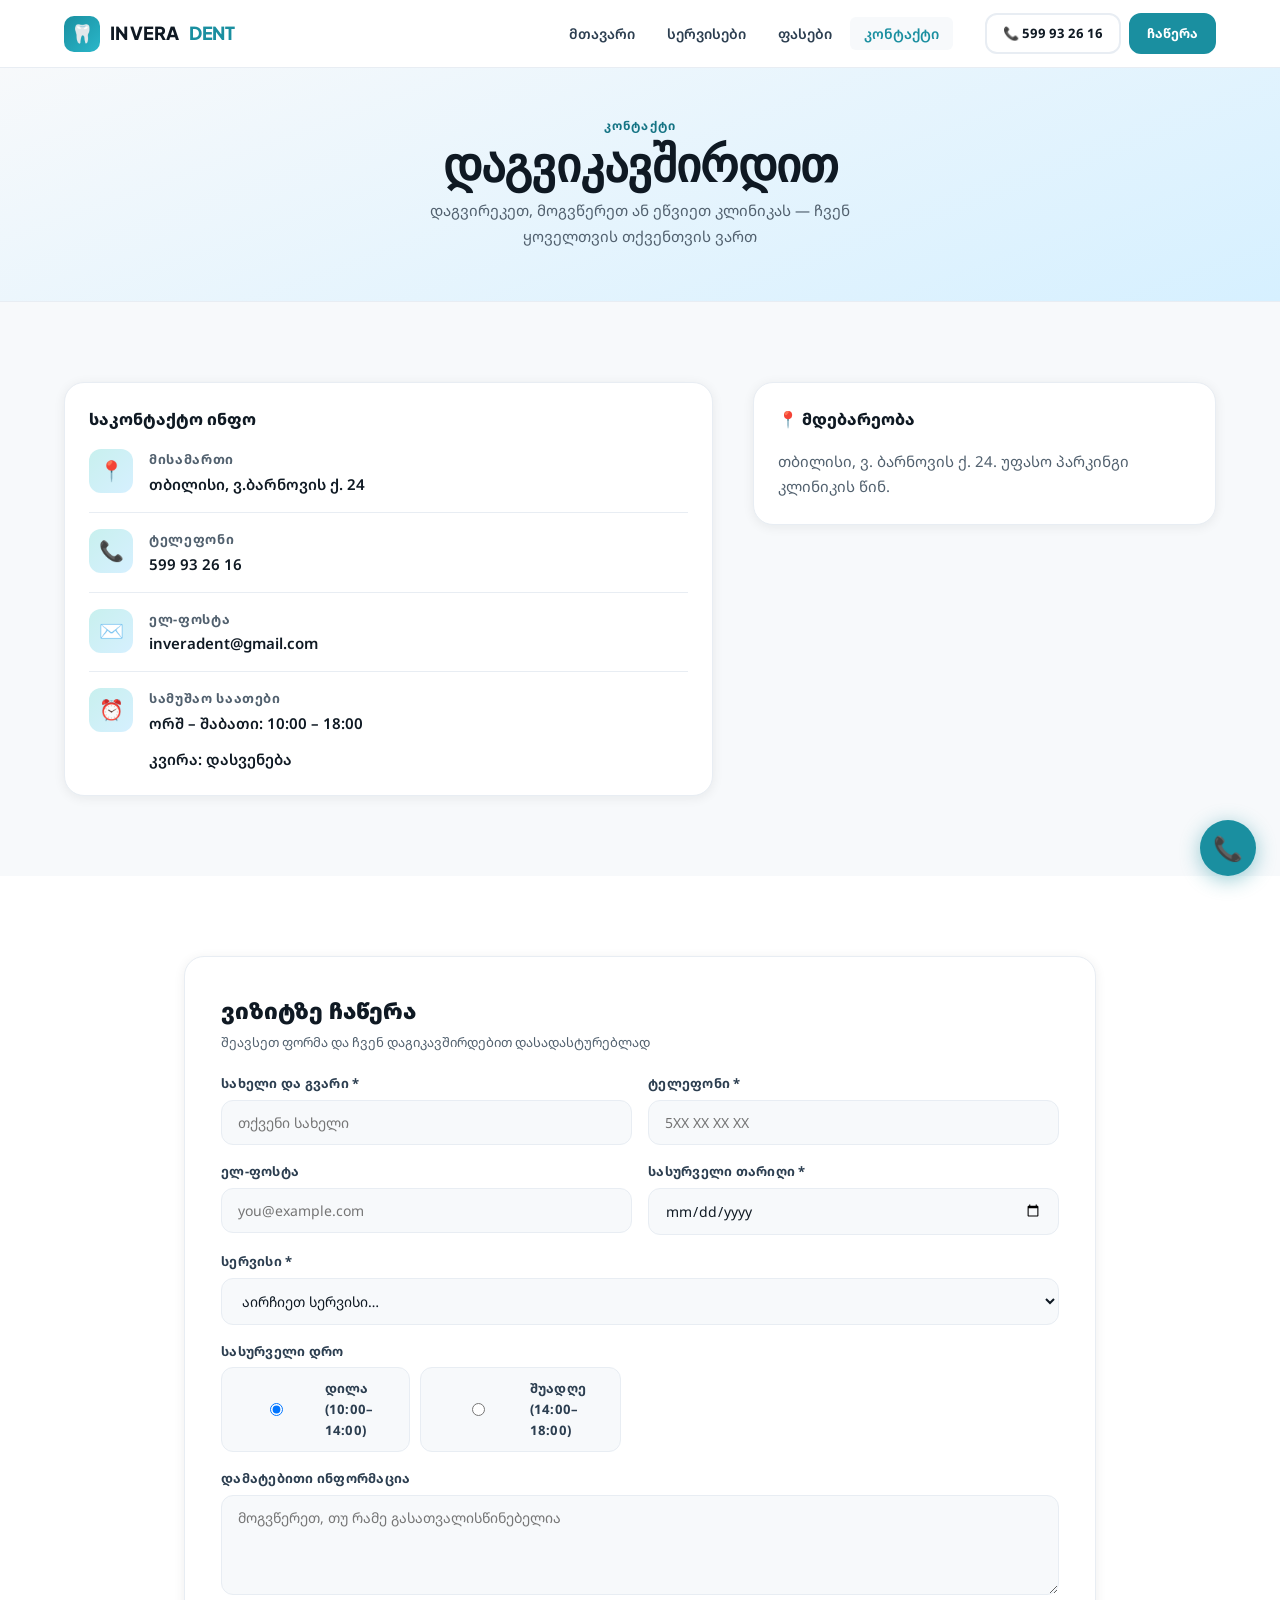
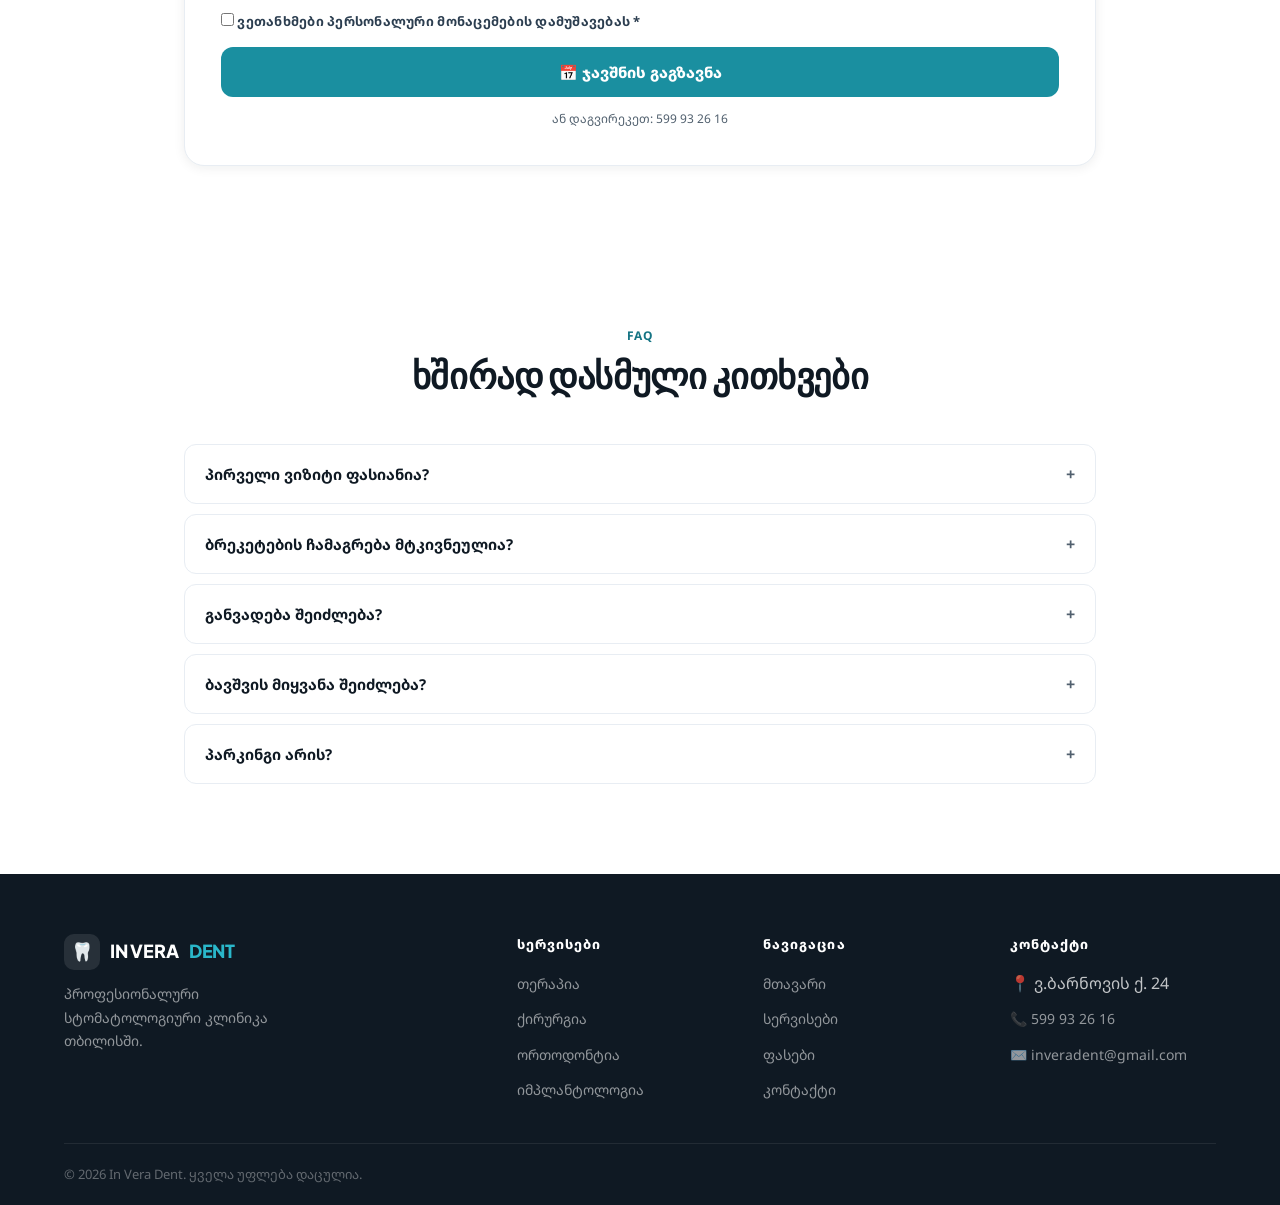
==== commit 0cc9080a: "removed the map link from the footer" ====
--- a/contact.html
+++ b/contact.html
@@ -108,8 +108,6 @@
         <div class="contact-info__card reveal">
             <h3>📍 მდებარეობა</h3>
             <p class="body-md text-soft">თბილისი, ვ. ბარნოვის ქ. 24. უფასო პარკინგი კლინიკის წინ.</p>
-            <a href="https://www.google.com/maps/search/?api=1&query=41.7025,44.788"
-               target="_blank" rel="noopener" class="btn btn--primary mt-16">🗺️ რუკაზე ნახვა</a>
           </div>
 
       </div>
@@ -221,8 +219,7 @@
             <span class="faq-item__arrow" aria-hidden="true">+</span>
           </button>
           <div class="faq-item__a">
-            <p>ჩამაგრება უტკივარია. პირველ რამდენიმე დღეში შეიძლება მსუბუქი დისკომფორტი
-            იყოს, მაგრამ ის სწრაფად გადის. ჩვენ გეძლევათ სრული ინსტრუქცია მოვლის შესახებ.</p>
+            <p>ბრეკეტების გაკეთების პროცესი უმტკვინეულია, მაგრამ ახლავს მცირე დისკომფორტი პროცედურიდან 1-2 კვირის განმვალობაში.</p>
           </div>
         </div>
 
@@ -232,8 +229,7 @@
             <span class="faq-item__arrow" aria-hidden="true">+</span>
           </button>
           <div class="faq-item__a">
-            <p>კი! ვთავაზობთ 0%-იან განვადებას TBC Bank-ის პარტნიორობით.
-            ყველა სახის მომსახურებაზე 3-დან 24 თვემდე.</p>
+            <p>დიახ, გთავაზობთ TBC განვადებას </p>
           </div>
         </div>
 
@@ -253,10 +249,6 @@
             პარკინგი არის?
             <span class="faq-item__arrow" aria-hidden="true">+</span>
           </button>
-          <div class="faq-item__a">
-            <p>კი, კლინიკის წინ გვაქვს უფასო პარკინგი. კლინიკის ადმინისტრაციას შეგიძლიათ
-            მიმართოთ პარკინგის ადგილის დასაჯავშნად.</p>
-          </div>
         </div>
 
       </div>    </div>
@@ -295,7 +287,7 @@
       <div class="footer__col">
         <h4>კონტაქტი</h4>
         <ul>
-          <li><a href="https://www.google.com/maps/search/?api=1&query=41.7025,44.788" target="_blank" rel="noopener">📍 ვ.ბარნოვის ქ. 24</a></li>
+          <li>📍 ვ.ბარნოვის ქ. 24</li>
           <li><a href="tel:599932616">📞 599 93 26 16</a></li>
           <li><a href="mailto:inveradent@gmail.com">✉️ inveradent@gmail.com</a></li>
         </ul>
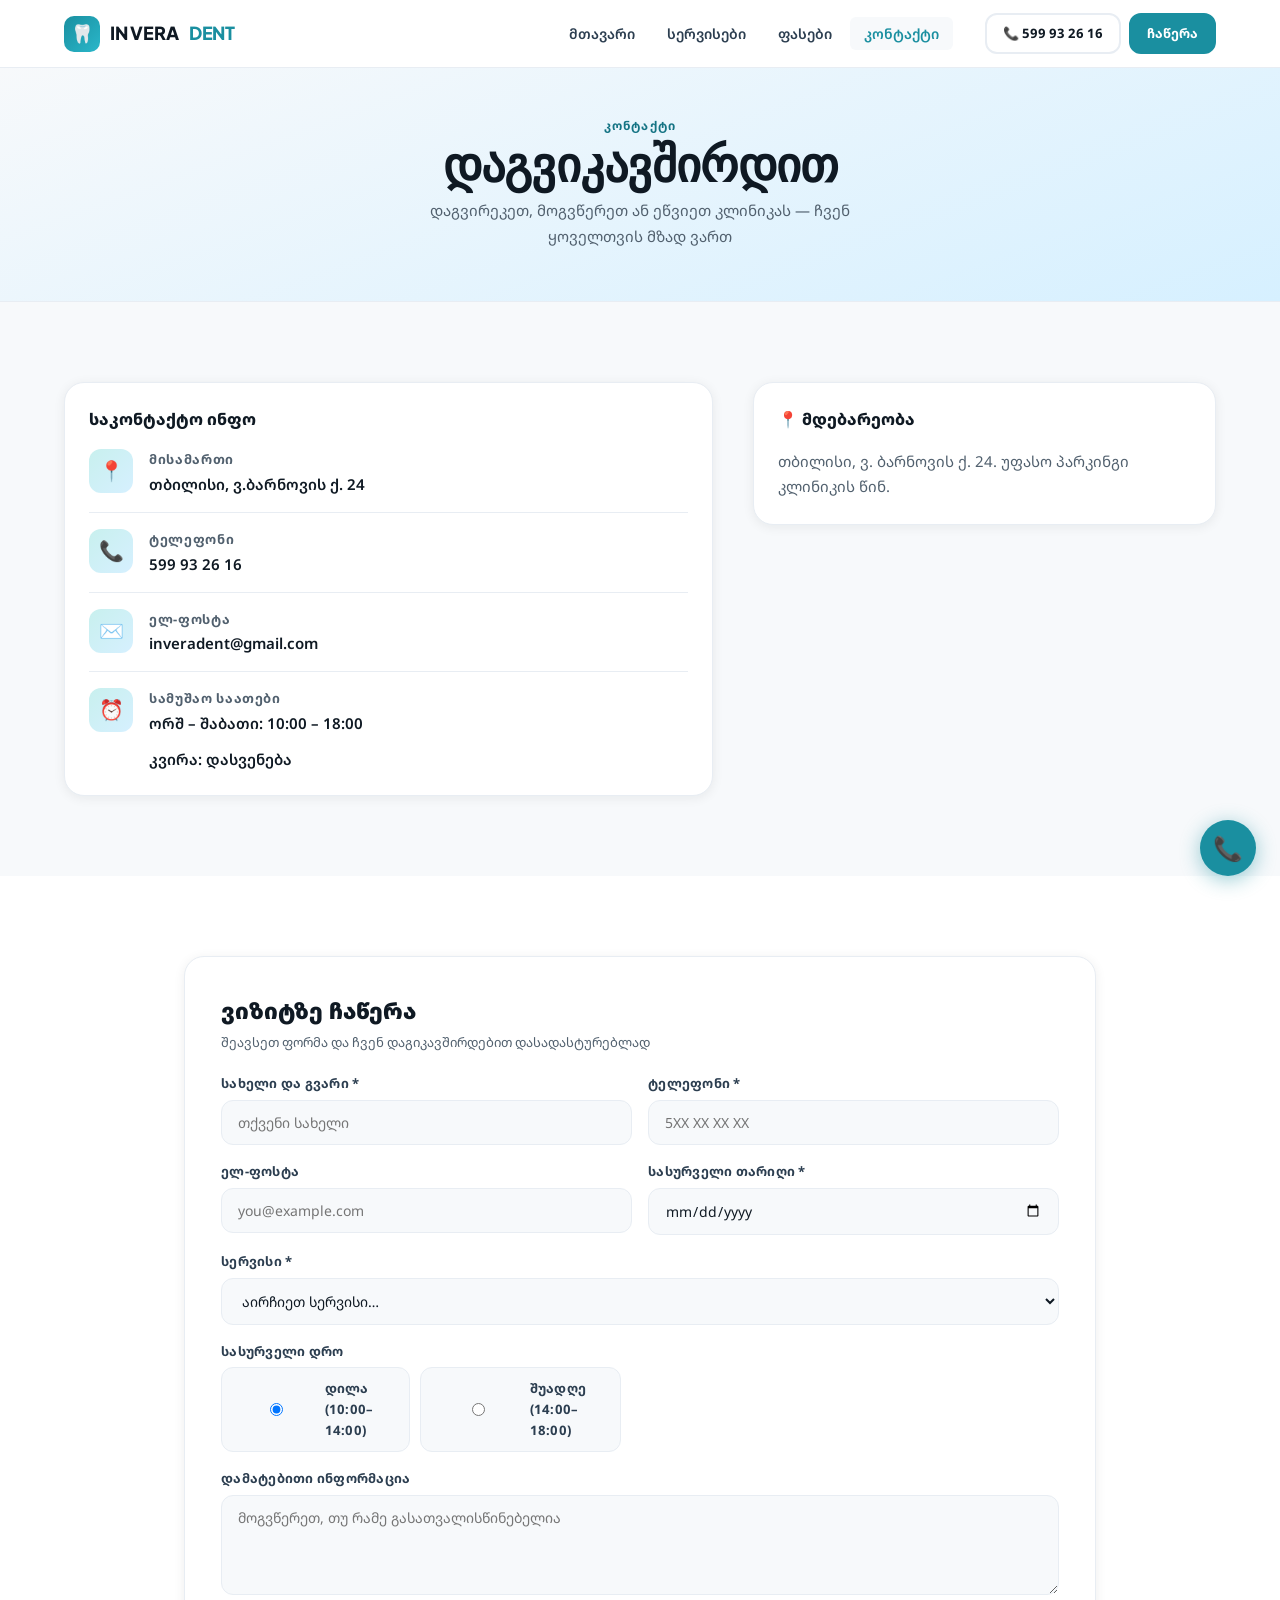
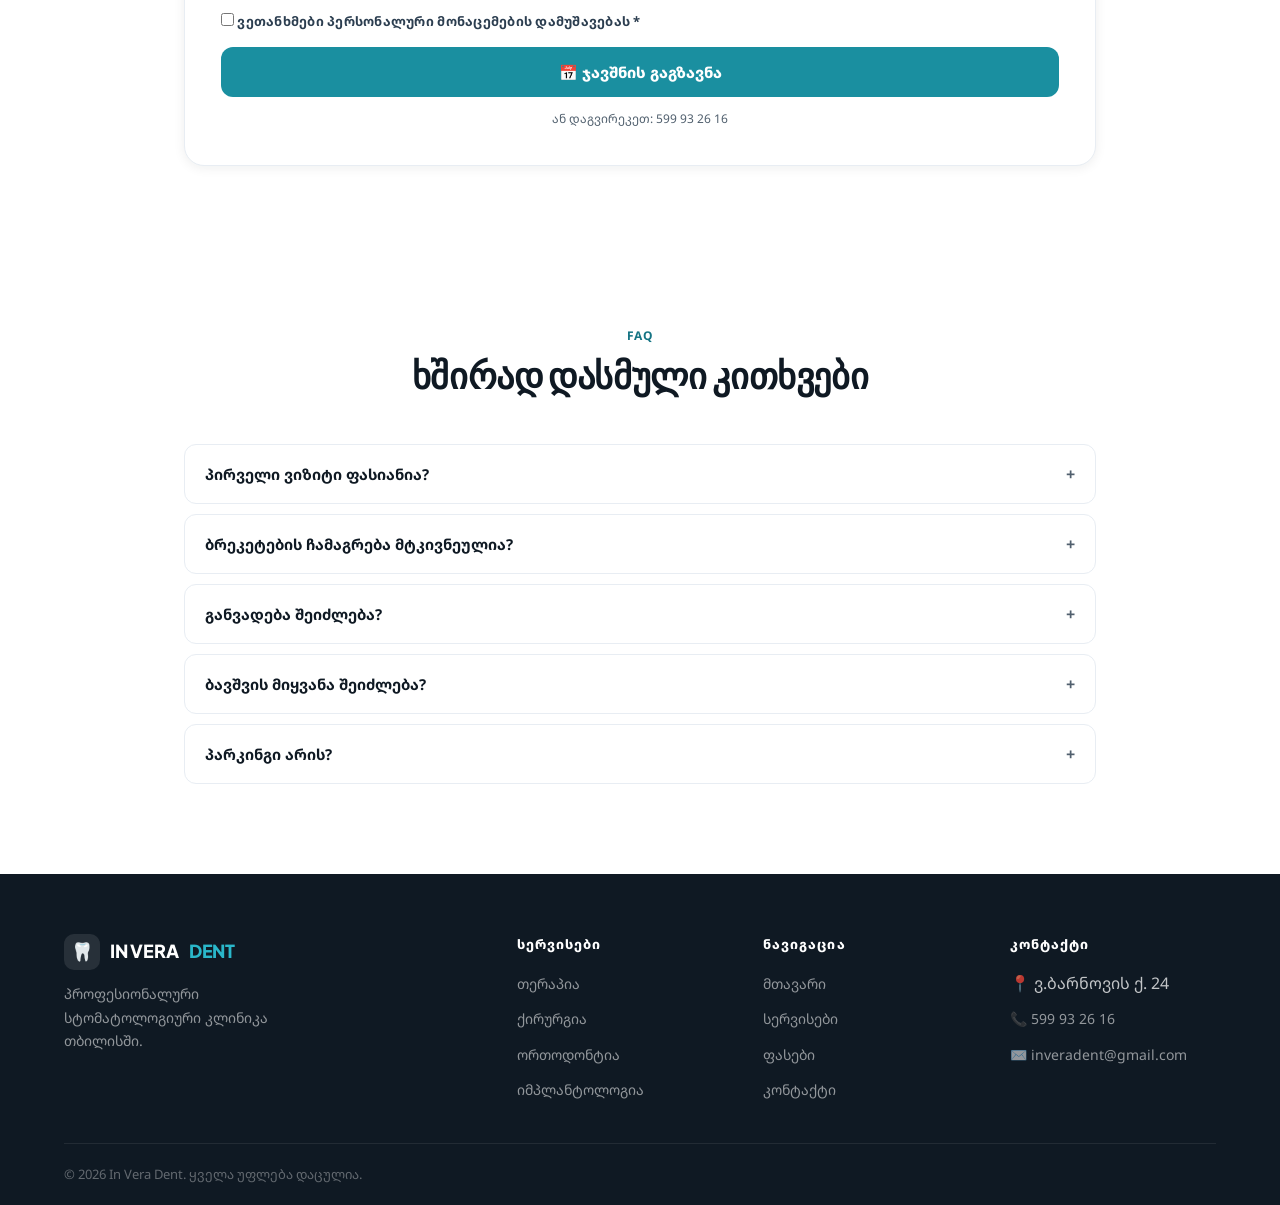
==== commit 1fe650b8: "final contact.html" ====
--- a/contact.html
+++ b/contact.html
@@ -59,7 +59,7 @@
       <p class="label text-teal anim-fade-up">კონტაქტი</p>
       <h1 class="display-lg anim-fade-up delay-1">დაგვიკავშირდით</h1>
       <p class="body-md text-soft anim-fade-up delay-2 page-subtitle">
-        დაგვირეკეთ, მოგვწერეთ ან ეწვიეთ კლინიკას — ჩვენ ყოველთვის თქვენთვის ვართ
+        დაგვირეკეთ, მოგვწერეთ ან ეწვიეთ კლინიკას — ჩვენ ყოველთვის მზად ვართ
       </p>
     </div>
   </section>
